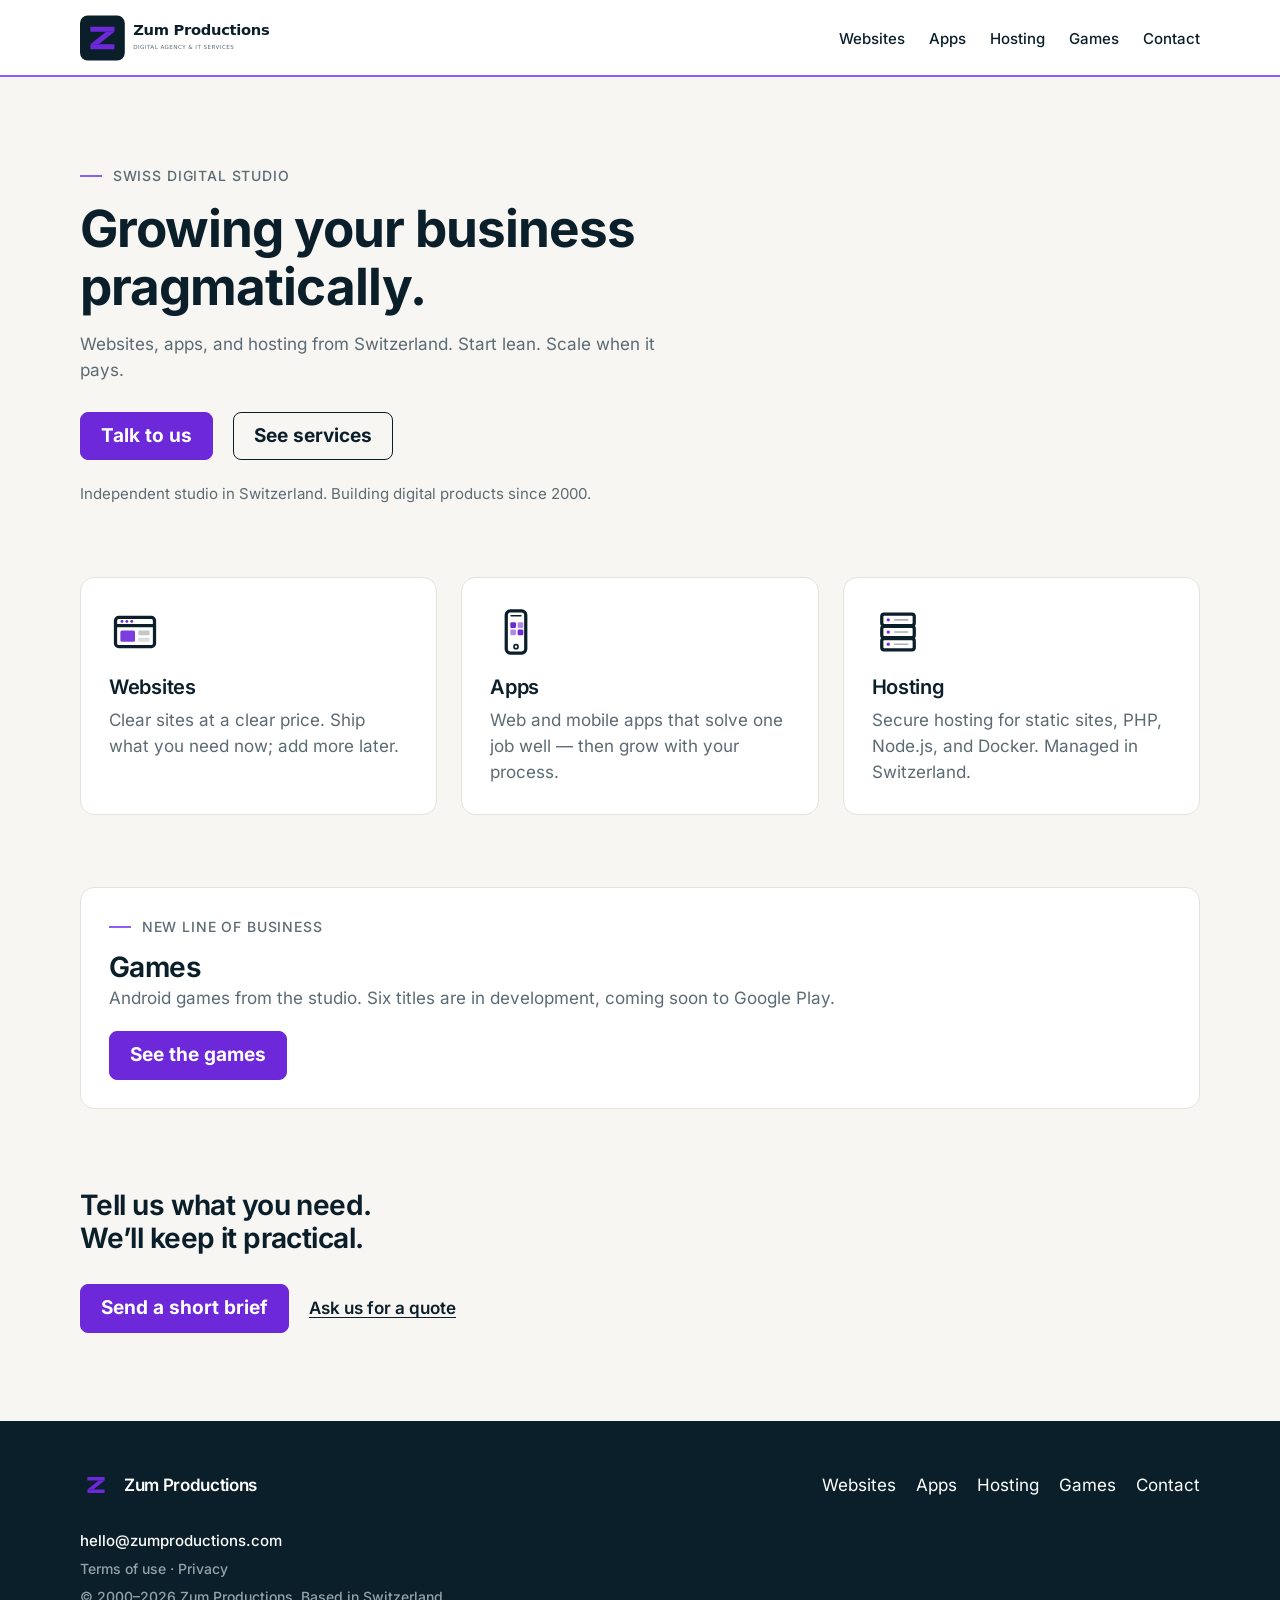
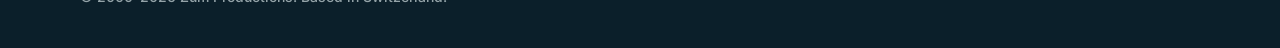
==== index.html @ 4df32ff7 "Add an unpublished Games section. Catalog, per-game pages, and the games privacy policy stay noindex" ====
<!DOCTYPE html>
<html lang="en">
<head>
  <meta charset="utf-8">
  <script>document.documentElement.classList.add("js");</script>
  <meta name="viewport" content="width=device-width, initial-scale=1">
  <title>Zum Productions — Digital Agency &amp; IT Services</title>
  <meta name="description" content="Websites, apps, and hosting from Switzerland. Start lean. Scale when it pays.">
  <meta name="theme-color" content="#0B1F2A">
  <link rel="canonical" href="https://zumproductions.com/">
  <link rel="icon" href="assets/favicon.png" type="image/png">
  <link rel="apple-touch-icon" href="assets/logo-mark.png">
  <meta property="og:type" content="website">
  <meta property="og:site_name" content="Zum Productions">
  <meta property="og:title" content="Zum Productions — Digital Agency &amp; IT Services">
  <meta property="og:description" content="Websites, apps, and hosting from Switzerland. Start lean. Scale when it pays.">
  <meta property="og:url" content="https://zumproductions.com/">
  <meta property="og:image" content="https://zumproductions.com/assets/og-image.png">
  <meta property="og:image:alt" content="Zum Productions — Growing your business pragmatically.">
  <meta property="og:image:width" content="1200">
  <meta property="og:image:height" content="630">
  <meta name="twitter:card" content="summary_large_image">
  <meta name="twitter:title" content="Zum Productions — Digital Agency &amp; IT Services">
  <meta name="twitter:description" content="Websites, apps, and hosting from Switzerland. Start lean. Scale when it pays.">
  <meta name="twitter:image" content="https://zumproductions.com/assets/og-image.png">
  <link rel="stylesheet" href="css/styles.css">
</head>
<body id="top">
  <a class="skip" href="#main">Skip to content</a>
  <header class="site-header">
    <div class="wrap bar">
      <a class="brand" href="#top">
        <img src="assets/logo-wordmark.svg" alt="Zum Productions" width="252" height="56">
      </a>
      <button class="nav-toggle" type="button" aria-expanded="false" aria-controls="site-nav" aria-label="Open menu">
        <svg class="nav-icon" viewBox="0 0 24 24" width="22" height="22" aria-hidden="true" focusable="false">
          <path class="nav-icon-open" d="M4 7h16M4 12h16M4 17h16" fill="none" stroke="currentColor" stroke-width="2" stroke-linecap="round"/>
          <path class="nav-icon-close" d="M6 6l12 12M18 6L6 18" fill="none" stroke="currentColor" stroke-width="2" stroke-linecap="round"/>
        </svg>
      </button>
      <nav class="site-nav" id="site-nav" aria-label="Primary">
        <ul>
          <li><a href="#websites">Websites</a></li>
          <li><a href="#apps">Apps</a></li>
          <li><a href="#hosting">Hosting</a></li>
          <li><a href="games/">Games</a></li>
          <li><a href="#contact">Contact</a></li>
        </ul>
      </nav>
    </div>
  </header>

  <main id="main">
    <section class="hero" aria-labelledby="hero-title">
      <div class="wrap">
        <p class="eyebrow"><span class="eyebrow-mark" aria-hidden="true"></span> Swiss digital studio</p>
        <h1 id="hero-title">Growing your business pragmatically.</h1>
        <p class="lede">Websites, apps, and hosting from Switzerland. Start lean. Scale when it pays.</p>
        <div class="actions">
          <a class="btn btn-primary" href="#contact">Talk to us</a>
          <a class="btn btn-ghost" href="#services">See services</a>
        </div>
        <p class="trust">Independent studio in Switzerland. Building digital products since 2000.</p>
      </div>
    </section>

    <section class="services" id="services" aria-labelledby="services-title">
      <div class="wrap">
        <h2 id="services-title" class="visually-hidden">Services</h2>
        <div class="cards">
          <article class="card" id="websites">
            <img src="assets/icon-websites.svg" alt="" width="52" height="52">
            <h3>Websites</h3>
            <p>Clear sites at a clear price. Ship what you need now; add more later.</p>
          </article>
          <article class="card" id="apps">
            <img src="assets/icon-apps.svg" alt="" width="52" height="52">
            <h3>Apps</h3>
            <p>Web and mobile apps that solve one job well — then grow with your process.</p>
          </article>
          <article class="card" id="hosting">
            <img src="assets/icon-hosting.svg" alt="" width="52" height="52">
            <h3>Hosting</h3>
            <p>Secure hosting for static sites, PHP, Node.js, and Docker. Managed in Switzerland.</p>
          </article>
        </div>
      </div>
    </section>

    <section class="games-band" id="games" aria-labelledby="games-teaser-title">
      <div class="wrap">
        <article class="card games-teaser">
          <p class="eyebrow"><span class="eyebrow-mark" aria-hidden="true"></span> New line of business</p>
          <h2 id="games-teaser-title">Games</h2>
          <p>Android games from the studio. Six titles are in development, coming soon to Google Play.</p>
          <div class="actions">
            <a class="btn btn-primary" href="games/">See the games</a>
          </div>
        </article>
      </div>
    </section>

    <section class="contact" id="contact" aria-labelledby="contact-title">
      <div class="wrap">
        <h2 id="contact-title">Tell us what you need. We’ll keep it practical.</h2>
        <div class="actions">
          <a class="btn btn-primary" href="mailto:hello@zumproductions.com">Send a short brief</a>
          <a class="link" href="mailto:hello@zumproductions.com?subject=Quote%20request">Ask us for a quote</a>
        </div>
      </div>
    </section>
  </main>

  <footer class="site-footer">
    <div class="wrap">
      <div class="footer-top">
        <a class="footer-brand" href="#top">
          <img src="assets/logo-mark.svg" alt="" width="32" height="32">
          <span>Zum Productions</span>
        </a>
        <nav class="footer-nav" aria-label="Footer">
          <ul>
            <li><a href="#websites">Websites</a></li>
            <li><a href="#apps">Apps</a></li>
            <li><a href="#hosting">Hosting</a></li>
            <li><a href="games/">Games</a></li>
            <li><a href="#contact">Contact</a></li>
          </ul>
        </nav>
      </div>
      <p class="footer-mail"><a href="mailto:hello@zumproductions.com">hello@zumproductions.com</a></p>
      <p class="footer-meta">
        <a href="terms.html">Terms of use</a>
        <span aria-hidden="true"> · </span>
        <a href="privacy.html">Privacy</a>
      </p>
      <p class="footer-meta">© 2000–2026 Zum Productions. Based in Switzerland.</p>
    </div>
  </footer>
  <script src="js/nav.js"></script>
</body>
</html>
---- css/styles.css ----
@font-face {
  font-family: Inter;
  font-style: normal;
  font-weight: 100 900;
  font-display: swap;
  src: url("../assets/fonts/inter-latin.woff2") format("woff2");
  unicode-range: U+0000-00FF, U+0131, U+0152-0153, U+02BB-02BC, U+02C6, U+02DA, U+02DC, U+0304, U+0308, U+0329, U+2000-206F, U+20AC, U+2122, U+2191, U+2193, U+2212, U+2215, U+FEFF, U+FFFD;
}

:root {
  --ink: #0B1F2A;
  --purple: #6D28D9;
  --purple-hover: #5B21B6;
  --purple-soft: #8B5CF6;
  --bg: #F8F6F3;
  --surface: #FFFFFF;
  --border: #E5E2DC;
  --text: #0B1F2A;
  --text-sec: #5C6B73;
  --muted: #94A3A8;
  --white: #FFFFFF;
}

*,
*::before,
*::after {
  box-sizing: border-box;
}

html {
  scroll-behavior: smooth;
  color-scheme: light;
}

body {
  margin: 0;
  background: var(--bg);
  color: var(--text);
  font-family: Inter, system-ui, -apple-system, "Segoe UI", Roboto, sans-serif;
  font-size: 1.0625rem;
  font-weight: 400;
  line-height: 1.55;
}

img {
  max-width: 100%;
  height: auto;
}

h1,
h2,
h3,
p {
  margin: 0;
}

h1,
h2,
h3 {
  color: var(--ink);
  letter-spacing: -0.02em;
}

h1 {
  font-size: clamp(2.25rem, 4vw, 3.25rem);
  font-weight: 700;
  line-height: 1.12;
  max-width: 12em;
}

h2 {
  font-size: 1.75rem;
  font-weight: 650;
  line-height: 1.2;
}

h3 {
  font-size: 1.25rem;
  font-weight: 600;
  letter-spacing: -0.015em;
  line-height: 1.3;
}

a {
  color: var(--ink);
}

a:hover {
  color: var(--purple);
}

:focus {
  outline: none;
}

:focus-visible {
  outline: 2px solid var(--purple);
  outline-offset: 2px;
}

::selection {
  background: var(--purple);
  color: var(--white);
}

.skip {
  position: absolute;
  left: 1rem;
  top: 0;
  transform: translateY(-120%);
  background: var(--ink);
  color: var(--white);
  padding: 0.5rem 0.75rem;
  border-radius: 8px;
  z-index: 40;
  text-decoration: none;
  font-weight: 600;
}

.skip:focus {
  transform: none;
  top: 0.75rem;
}

.wrap {
  width: min(70rem, calc(100% - 3rem));
  margin-inline: auto;
}

.visually-hidden {
  position: absolute;
  width: 1px;
  height: 1px;
  padding: 0;
  margin: -1px;
  overflow: hidden;
  clip: rect(0, 0, 0, 0);
  white-space: nowrap;
  border: 0;
}

[id] {
  scroll-margin-top: 5.5rem;
}

.site-header {
  position: sticky;
  top: 0;
  z-index: 20;
  background: var(--surface);
  border-bottom: 1px solid var(--border);
}

.site-header::after {
  content: "";
  position: absolute;
  left: 0;
  right: 0;
  bottom: -1px;
  height: 2px;
  background: var(--purple-soft);
}

.bar {
  display: flex;
  align-items: center;
  justify-content: space-between;
  gap: 1rem;
  min-height: 4.75rem;
}

.brand {
  display: flex;
  align-items: center;
  text-decoration: none;
  color: inherit;
}

.brand img {
  display: block;
  height: 56px;
  width: auto;
}

.nav-toggle {
  display: none;
  width: 2.75rem;
  height: 2.75rem;
  align-items: center;
  justify-content: center;
  padding: 0;
  border: 1px solid var(--border);
  border-radius: 8px;
  background: var(--surface);
  color: var(--ink);
  cursor: pointer;
}

.nav-icon {
  display: block;
}

.nav-icon-close {
  display: none;
}

.nav-toggle[aria-expanded="true"] .nav-icon-open {
  display: none;
}

.nav-toggle[aria-expanded="true"] .nav-icon-close {
  display: block;
}

.site-nav ul {
  display: flex;
  align-items: center;
  gap: 1.5rem;
  list-style: none;
  margin: 0;
  padding: 0;
}

.site-nav a {
  color: var(--ink);
  text-decoration: none;
  font-size: 0.9375rem;
  font-weight: 500;
}

.site-nav a:hover {
  color: var(--purple);
}

.hero {
  padding: 5.5rem 0 4.5rem;
}

.eyebrow {
  display: flex;
  align-items: center;
  gap: 0.65rem;
  margin: 0 0 0.85rem;
  color: var(--text-sec);
  font-size: 0.875rem;
  font-weight: 500;
  letter-spacing: 0.06em;
  text-transform: uppercase;
}

.eyebrow-mark {
  width: 1.4rem;
  height: 2px;
  background: var(--purple-soft);
  flex: none;
}

.lede {
  max-width: 36rem;
  margin-top: 1rem;
  color: var(--text-sec);
}

.trust {
  max-width: 36rem;
  margin: 1.35rem 0 0;
  color: var(--text-sec);
  font-size: 0.9375rem;
}

.actions {
  display: flex;
  flex-wrap: wrap;
  align-items: center;
  gap: 0.85rem 1.25rem;
  margin-top: 1.75rem;
}

.btn {
  display: inline-flex;
  align-items: center;
  justify-content: center;
  padding: 0.75rem 1.25rem;
  border-radius: 8px;
  border: 1px solid transparent;
  font-size: 1.1875rem;
  font-weight: 700;
  line-height: 1.2;
  text-decoration: none;
  cursor: pointer;
}

.btn-primary {
  background: var(--purple);
  border-color: var(--purple);
  color: var(--white);
}

.btn-primary:hover {
  background: var(--purple-hover);
  border-color: var(--purple-hover);
  color: var(--white);
}

.btn-ghost {
  background: transparent;
  border-color: var(--ink);
  color: var(--ink);
}

.btn-ghost:hover {
  border-color: var(--purple);
  color: var(--purple);
}

.link {
  font-weight: 600;
  text-underline-offset: 0.18em;
}

.services {
  padding: 0 0 4.5rem;
}

.cards {
  display: grid;
  grid-template-columns: repeat(3, 1fr);
  gap: 1.5rem;
}

.card {
  background: var(--surface);
  border: 1px solid var(--border);
  border-radius: 14px;
  padding: 1.75rem;
  transition: border-color 0.2s ease, box-shadow 0.2s ease, transform 0.2s ease;
}

.card:hover {
  border-color: color-mix(in srgb, var(--purple) 40%, transparent);
  box-shadow: 0 8px 24px rgba(11, 31, 42, 0.08);
  transform: translateY(-2px);
}

.card img {
  display: block;
  width: 52px;
  height: 52px;
}

.card h3 {
  margin: 1rem 0 0.4rem;
}

.card p {
  color: var(--text-sec);
}

.contact {
  padding: 0.5rem 0 5.5rem;
}

.contact h2 {
  max-width: 12.5em;
}

.site-footer {
  background: var(--ink);
  color: var(--white);
  padding: 3rem 0 2.5rem;
}

.footer-top {
  display: flex;
  justify-content: space-between;
  align-items: center;
  gap: 1.5rem 2rem;
  flex-wrap: wrap;
  margin-bottom: 1.75rem;
}

.footer-brand {
  display: inline-flex;
  align-items: center;
  gap: 0.75rem;
  color: var(--white);
  text-decoration: none;
  font-weight: 600;
  letter-spacing: -0.02em;
}

.footer-brand:hover {
  color: var(--white);
  text-decoration: underline;
  text-decoration-color: var(--purple-soft);
  text-underline-offset: 0.2em;
}

.footer-brand img {
  width: 32px;
  height: 32px;
}

.footer-nav ul {
  display: flex;
  flex-wrap: wrap;
  gap: 0.75rem 1.25rem;
  list-style: none;
  margin: 0;
  padding: 0;
}

.site-footer a {
  color: var(--white);
  text-decoration: none;
}

.site-footer a:hover {
  color: var(--white);
  text-decoration: underline;
  text-decoration-color: var(--purple-soft);
  text-underline-offset: 0.2em;
}

.footer-meta {
  margin: 0.4rem 0 0;
  color: var(--muted);
  font-size: 0.875rem;
  font-weight: 500;
}

.footer-mail {
  margin: 0.85rem 0 0;
  font-size: 0.9375rem;
  font-weight: 500;
}

.footer-meta a {
  color: var(--muted);
}

.footer-meta a:hover {
  color: var(--white);
  text-decoration-color: var(--purple-soft);
}

.subpage {
  padding: 4.5rem 0 5.5rem;
}

.prose {
  max-width: 40rem;
}

.prose h1 {
  margin-bottom: 1rem;
}

.prose p {
  margin-top: 0.85rem;
  color: var(--text-sec);
}

.prose a {
  font-weight: 600;
  text-underline-offset: 0.18em;
}

@media (max-width: 768px) {
  .wrap {
    width: min(70rem, calc(100% - 2.5rem));
  }

  .bar {
    flex-wrap: wrap;
  }

  .hero {
    padding: 3.25rem 0 3rem;
  }

  .brand img {
    height: 46px;
  }

  .cards {
    grid-template-columns: 1fr;
  }

  .site-nav {
    width: 100%;
  }

  .site-nav ul {
    flex-wrap: wrap;
    gap: 0.65rem 1.1rem;
    padding-bottom: 0.85rem;
  }

  .js .nav-toggle {
    display: inline-flex;
  }

  .js .site-nav {
    display: none;
    position: absolute;
    top: 100%;
    left: 0;
    right: 0;
    width: auto;
    background: var(--surface);
    border-bottom: 1px solid var(--border);
    padding: 0.25rem 1.25rem 0.75rem;
    box-shadow: 0 8px 24px rgba(11, 31, 42, 0.08);
  }

  .js .site-nav.is-open {
    display: block;
  }

  .js .site-nav ul {
    flex-direction: column;
    align-items: stretch;
    gap: 0;
    padding-bottom: 0;
  }

  .js .site-nav a {
    display: block;
    padding: 0.9rem 0;
    border-top: 1px solid var(--border);
  }

  .footer-top {
    align-items: flex-start;
  }
}

@media (prefers-reduced-motion: reduce) {
  html {
    scroll-behavior: auto;
  }

  .card,
  .btn,
  .game-card {
    transition: none;
  }

  .card:hover,
  .game-card:hover {
    transform: none;
  }
}

.site-nav a[aria-current="page"] {
  color: var(--purple);
}

.games-band {
  padding: 0 0 4.5rem;
}

.games-teaser h2 {
  margin-top: 0.35rem;
}

.games-teaser .actions {
  margin-top: 1.25rem;
}

.games-hero-frame {
  position: relative;
  background: var(--ink);
  overflow: hidden;
}

.games-hero-frame picture {
  display: block;
}

.games-hero-frame img {
  display: block;
  width: 100%;
  height: auto;
  object-fit: cover;
  object-position: center;
}

.games-hero-copy {
  position: absolute;
  /* Headline sits in the calm sky: x 230–760, y 70–300 on the 1600×600 art. */
  left: calc(230 / 1600 * 100%);
  top: calc(70 / 600 * 100%);
  width: calc(530 / 1600 * 100%);
  z-index: 1;
  padding: 0.7rem 1rem 0.85rem;
  border-radius: 12px;
  background: rgba(11, 31, 42, 0.55);
  color: #F8F6F3;
}

.games-hero-copy h1,
.games-hero-copy .lede,
.games-hero-copy .eyebrow {
  color: #F8F6F3;
}

.games-hero-copy h1 {
  max-width: none;
  font-size: clamp(1.85rem, 3.4vw, 3rem);
}

.games-hero-copy .lede {
  max-width: none;
  margin-top: 0.55rem;
}

.game-index {
  padding: 0 0 5rem;
}

.game-grid {
  display: grid;
  grid-template-columns: repeat(3, 1fr);
  gap: 1.5rem;
  list-style: none;
  margin: 0;
  padding: 0;
}

.game-grid > li {
  display: flex;
  min-width: 0;
}

.game-card {
  display: flex;
  flex: 1;
  flex-direction: column;
  align-items: flex-start;
  gap: 0.45rem;
  background: var(--surface);
  border: 1px solid var(--border);
  border-radius: 14px;
  padding: 1.5rem;
  color: inherit;
  text-decoration: none;
  transition: border-color 0.2s ease, box-shadow 0.2s ease, transform 0.2s ease;
}

.game-card:hover {
  color: inherit;
  border-color: color-mix(in srgb, var(--purple) 40%, transparent);
  box-shadow: 0 8px 24px rgba(11, 31, 42, 0.08);
  transform: translateY(-2px);
}

.game-card:hover h2 {
  color: var(--purple);
}

.game-card:focus-visible {
  outline: 2px solid var(--purple);
  outline-offset: 3px;
}

.game-icon img,
.game-heading img {
  display: block;
  width: 72px;
  height: 72px;
  border-radius: 16px;
  background: var(--ink);
}

.game-card h2 {
  margin-top: 0.35rem;
  font-size: 1.25rem;
}

.tagline,
.game-card .meta,
.shots-note,
.game-desc {
  color: var(--text-sec);
}

.game-card .meta,
.wip {
  margin: 0;
  font-size: 0.8125rem;
}

.wip {
  color: var(--text-sec);
  font-size: 0.75rem;
  font-weight: 650;
  letter-spacing: 0.06em;
  text-transform: uppercase;
}

.status-row {
  margin-top: auto;
  padding-top: 0.85rem;
}

.status-pill,
a.game-card:hover .status-pill {
  display: inline-block;
  padding: 0.2rem 0.6rem;
  border-radius: 999px;
  background: var(--purple);
  color: var(--white);
  font-size: 0.8125rem;
  font-weight: 650;
  line-height: 1.35;
}

.crumb {
  margin: 0 0 1.25rem;
  font-weight: 600;
}

.crumb a,
.backlinks a,
.game-support a,
.game-privacy a {
  font-weight: 600;
  text-underline-offset: 0.18em;
}

.feature {
  margin: 0 0 1.75rem;
}

.feature img {
  display: block;
  width: 100%;
  height: auto;
  border-radius: 14px;
  background: var(--surface);
}

.game-heading {
  display: flex;
  align-items: center;
  gap: 1rem;
}

.game-heading h1 {
  max-width: none;
  font-size: clamp(2rem, 4vw, 2.75rem);
}

.game-desc {
  max-width: 40rem;
  margin-top: 1rem;
}

.game-facts {
  display: grid;
  grid-template-columns: repeat(auto-fit, minmax(9rem, 1fr));
  gap: 0.85rem 1.25rem;
  margin: 1.5rem 0 0;
}

.game-facts div {
  margin: 0;
}

.game-facts dt {
  color: var(--text-sec);
  font-size: 0.75rem;
  font-weight: 650;
  letter-spacing: 0.06em;
  text-transform: uppercase;
}

.game-facts dd {
  margin: 0.2rem 0 0;
  color: var(--ink);
  font-weight: 650;
}

.store-soon {
  display: inline-block;
  margin: 1.25rem 0 0;
  padding: 0.7rem 1rem;
  border: 1px solid var(--border);
  border-radius: 8px;
  background: var(--surface);
  color: var(--ink);
  font-weight: 650;
}

.screenshots,
.game-support {
  margin-top: 2.75rem;
}

.section-kicker {
  display: flex;
  flex-wrap: wrap;
  align-items: baseline;
  gap: 0.35rem 0.85rem;
}

.shots {
  display: grid;
  gap: 1rem;
  margin: 1rem 0 0;
  padding: 0;
  list-style: none;
}

.shots.is-portrait {
  grid-template-columns: repeat(auto-fill, minmax(11.5rem, 1fr));
}

.shot {
  display: block;
  border: 1px solid var(--border);
  border-radius: 12px;
  overflow: hidden;
  background: var(--surface);
}

.shot img {
  display: block;
  width: 100%;
  height: auto;
}

.shot:focus-visible {
  outline: 2px solid var(--purple);
  outline-offset: 3px;
}

.shots-note {
  margin-top: 0.75rem;
}

.policy h1 {
  max-width: none;
}

.policy h2 {
  margin-top: 2rem;
  font-size: 1.35rem;
}

.policy p,
.policy li {
  color: var(--text-sec);
}

.policy strong {
  color: var(--ink);
  font-weight: 650;
}

.policy ul {
  margin: 0.75rem 0 0;
  padding-left: 1.25rem;
}

.policy li {
  margin-top: 0.35rem;
}

.policy a {
  font-weight: 600;
  overflow-wrap: anywhere;
  text-underline-offset: 0.18em;
}

.policy hr {
  margin: 2rem 0 1rem;
  border: 0;
  border-top: 1px solid var(--border);
}

.policy-date {
  display: inline-block;
  padding: 0.02em 0.4em;
  border: 1px dashed var(--purple);
  border-radius: 6px;
  background: var(--surface);
  color: var(--ink);
  font-weight: 700;
}

.backlinks {
  margin-top: 2rem;
}

@media (max-width: 900px) {
  .game-grid {
    grid-template-columns: 1fr 1fr;
  }
}

@media (min-width: 800px) {
  .shots.is-landscape {
    grid-template-columns: 1fr 1fr;
  }
}

@media (max-width: 640px) {
  .game-grid {
    grid-template-columns: 1fr;
  }

  .game-heading {
    align-items: flex-start;
  }

  .games-hero-frame {
    min-height: 22rem;
  }

  .games-hero-frame img {
    position: absolute;
    inset: 0;
    width: 100%;
    height: 100%;
  }

  .games-hero-copy {
    left: 1rem;
    right: 1rem;
    top: 1rem;
    width: auto;
    max-width: 22rem;
    background: rgba(11, 31, 42, 0.62);
  }
}
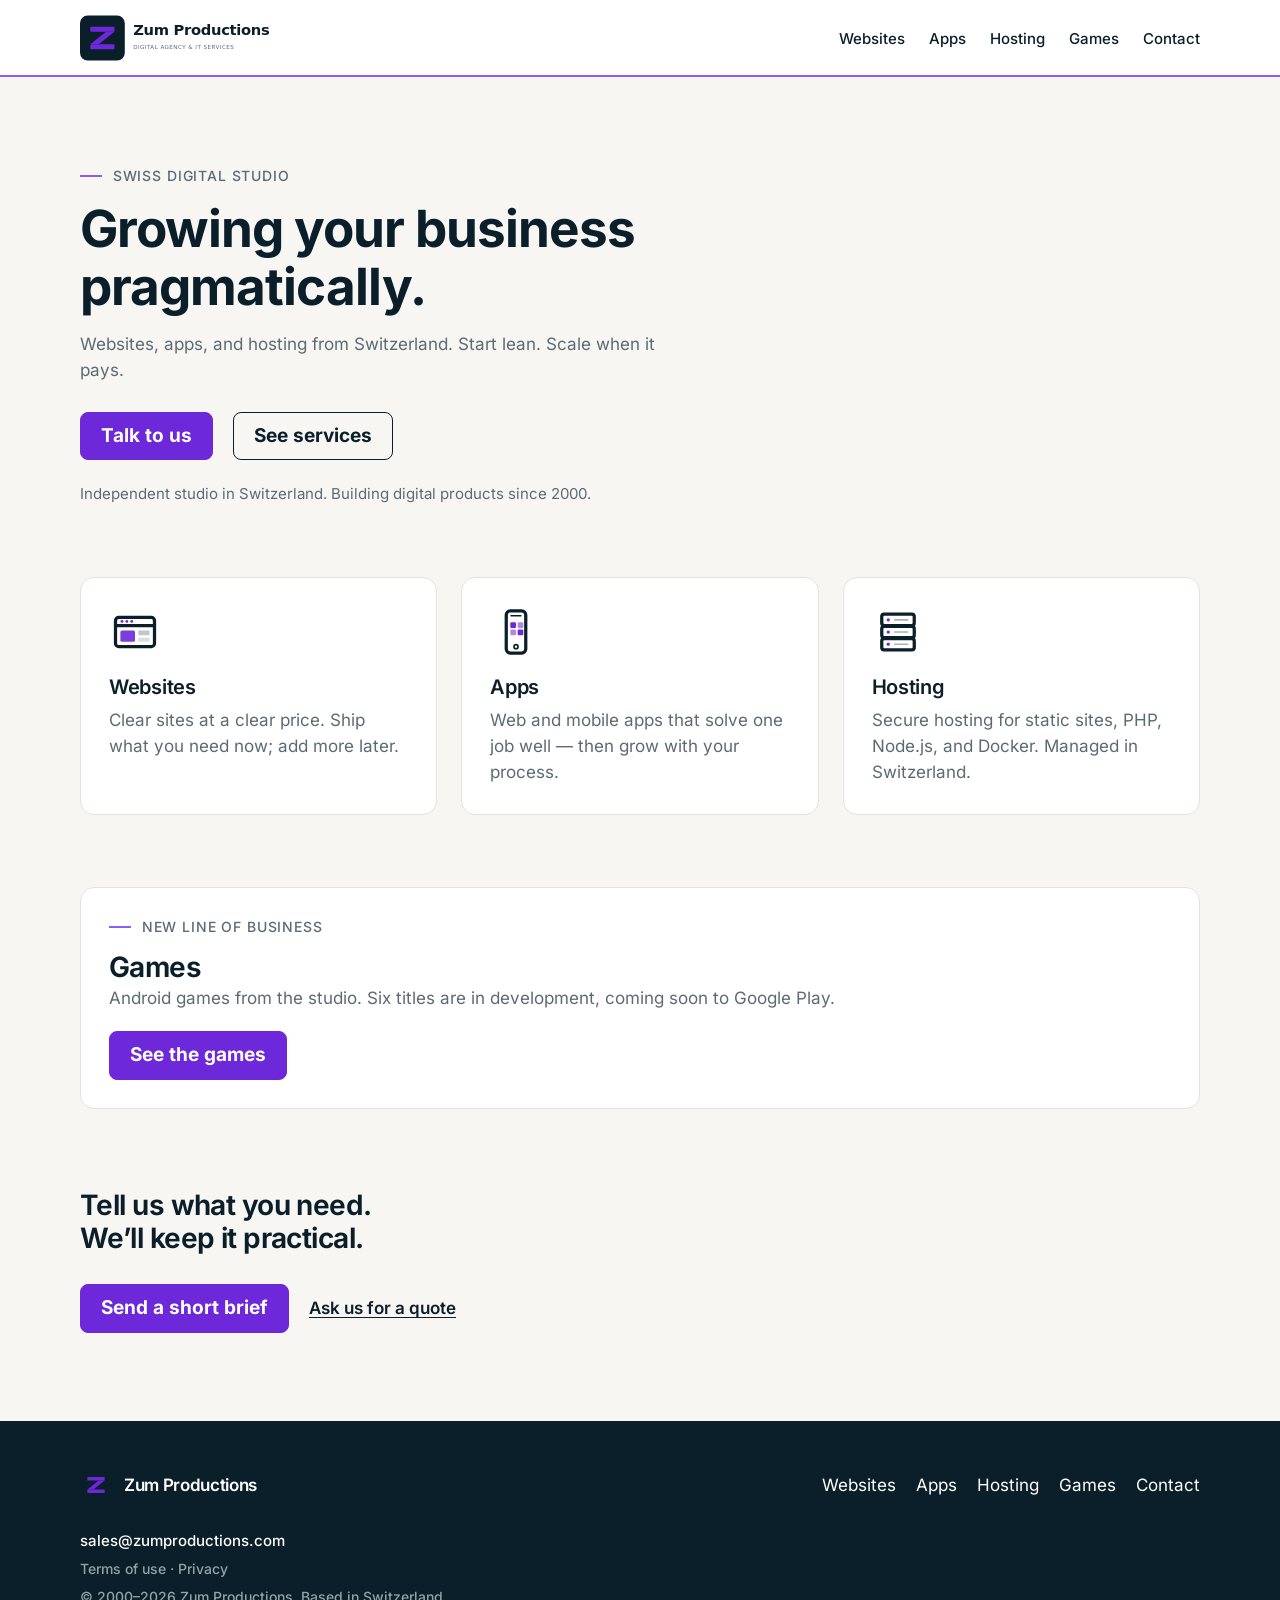
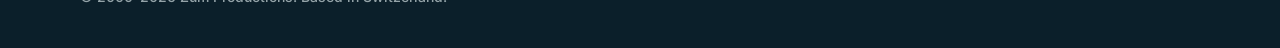
==== commit c7ae400f: "Use sales@ for the studio and games@ on the games pages. The hello@ mailbox does not exist. Studio c" ====
--- a/index.html
+++ b/index.html
@@ -8,6 +8,7 @@
   <meta name="description" content="Websites, apps, and hosting from Switzerland. Start lean. Scale when it pays.">
   <meta name="theme-color" content="#0B1F2A">
   <link rel="canonical" href="https://zumproductions.com/">
+  <link rel="icon" href="/favicon.ico" sizes="any">
   <link rel="icon" href="assets/favicon.png" type="image/png">
   <link rel="apple-touch-icon" href="assets/logo-mark.png">
   <meta property="og:type" content="website">
@@ -104,8 +105,8 @@
       <div class="wrap">
         <h2 id="contact-title">Tell us what you need. We’ll keep it practical.</h2>
         <div class="actions">
-          <a class="btn btn-primary" href="mailto:hello@zumproductions.com">Send a short brief</a>
-          <a class="link" href="mailto:hello@zumproductions.com?subject=Quote%20request">Ask us for a quote</a>
+          <a class="btn btn-primary" href="mailto:sales@zumproductions.com">Send a short brief</a>
+          <a class="link" href="mailto:sales@zumproductions.com?subject=Quote%20request">Ask us for a quote</a>
         </div>
       </div>
     </section>
@@ -128,7 +129,7 @@
           </ul>
         </nav>
       </div>
-      <p class="footer-mail"><a href="mailto:hello@zumproductions.com">hello@zumproductions.com</a></p>
+      <p class="footer-mail"><a href="mailto:sales@zumproductions.com">sales@zumproductions.com</a></p>
       <p class="footer-meta">
         <a href="terms.html">Terms of use</a>
         <span aria-hidden="true"> · </span>
--- a/css/styles.css
+++ b/css/styles.css
@@ -42,6 +42,16 @@
   line-height: 1.55;
 }
 
+body.page-404 {
+  min-height: 100vh;
+  display: flex;
+  flex-direction: column;
+}
+
+body.page-404 > main {
+  flex: 1 0 auto;
+}
+
 img {
   max-width: 100%;
   height: auto;
@@ -422,6 +432,10 @@
   text-underline-offset: 0.2em;
 }
 
+.site-footer a:focus-visible {
+  outline-color: #C4B5FD;
+}
+
 .footer-meta {
   margin: 0.4rem 0 0;
   color: var(--muted);
@@ -596,7 +610,7 @@
   z-index: 1;
   padding: 0.7rem 1rem 0.85rem;
   border-radius: 12px;
-  background: rgba(11, 31, 42, 0.55);
+  background: rgba(11, 31, 42, 0.72);
   color: #F8F6F3;
 }
 
@@ -665,11 +679,20 @@
   outline-offset: 3px;
 }
 
+.game-icon {
+  flex: none;
+  flex-shrink: 0;
+  width: 72px;
+  height: 72px;
+}
+
 .game-icon img,
 .game-heading img {
   display: block;
   width: 72px;
   height: 72px;
+  max-width: none;
+  flex-shrink: 0;
   border-radius: 16px;
   background: var(--ink);
 }
@@ -732,11 +755,13 @@
 
 .feature {
   margin: 0 0 1.75rem;
+  max-width: 1024px;
 }
 
 .feature img {
   display: block;
   width: 100%;
+  max-width: 1024px;
   height: auto;
   border-radius: 14px;
   background: var(--surface);
@@ -881,6 +906,15 @@
   border-top: 1px solid var(--border);
 }
 
+.todo {
+  padding: 0.02em 0.35em;
+  border: 1px dashed var(--purple);
+  border-radius: 6px;
+  background: var(--surface);
+  color: var(--ink);
+  font-weight: 700;
+}
+
 .policy-date {
   display: inline-block;
   padding: 0.02em 0.4em;
@@ -933,6 +967,6 @@
     top: 1rem;
     width: auto;
     max-width: 22rem;
-    background: rgba(11, 31, 42, 0.62);
-  }
-}
+    background: rgba(11, 31, 42, 0.78);
+  }
+}
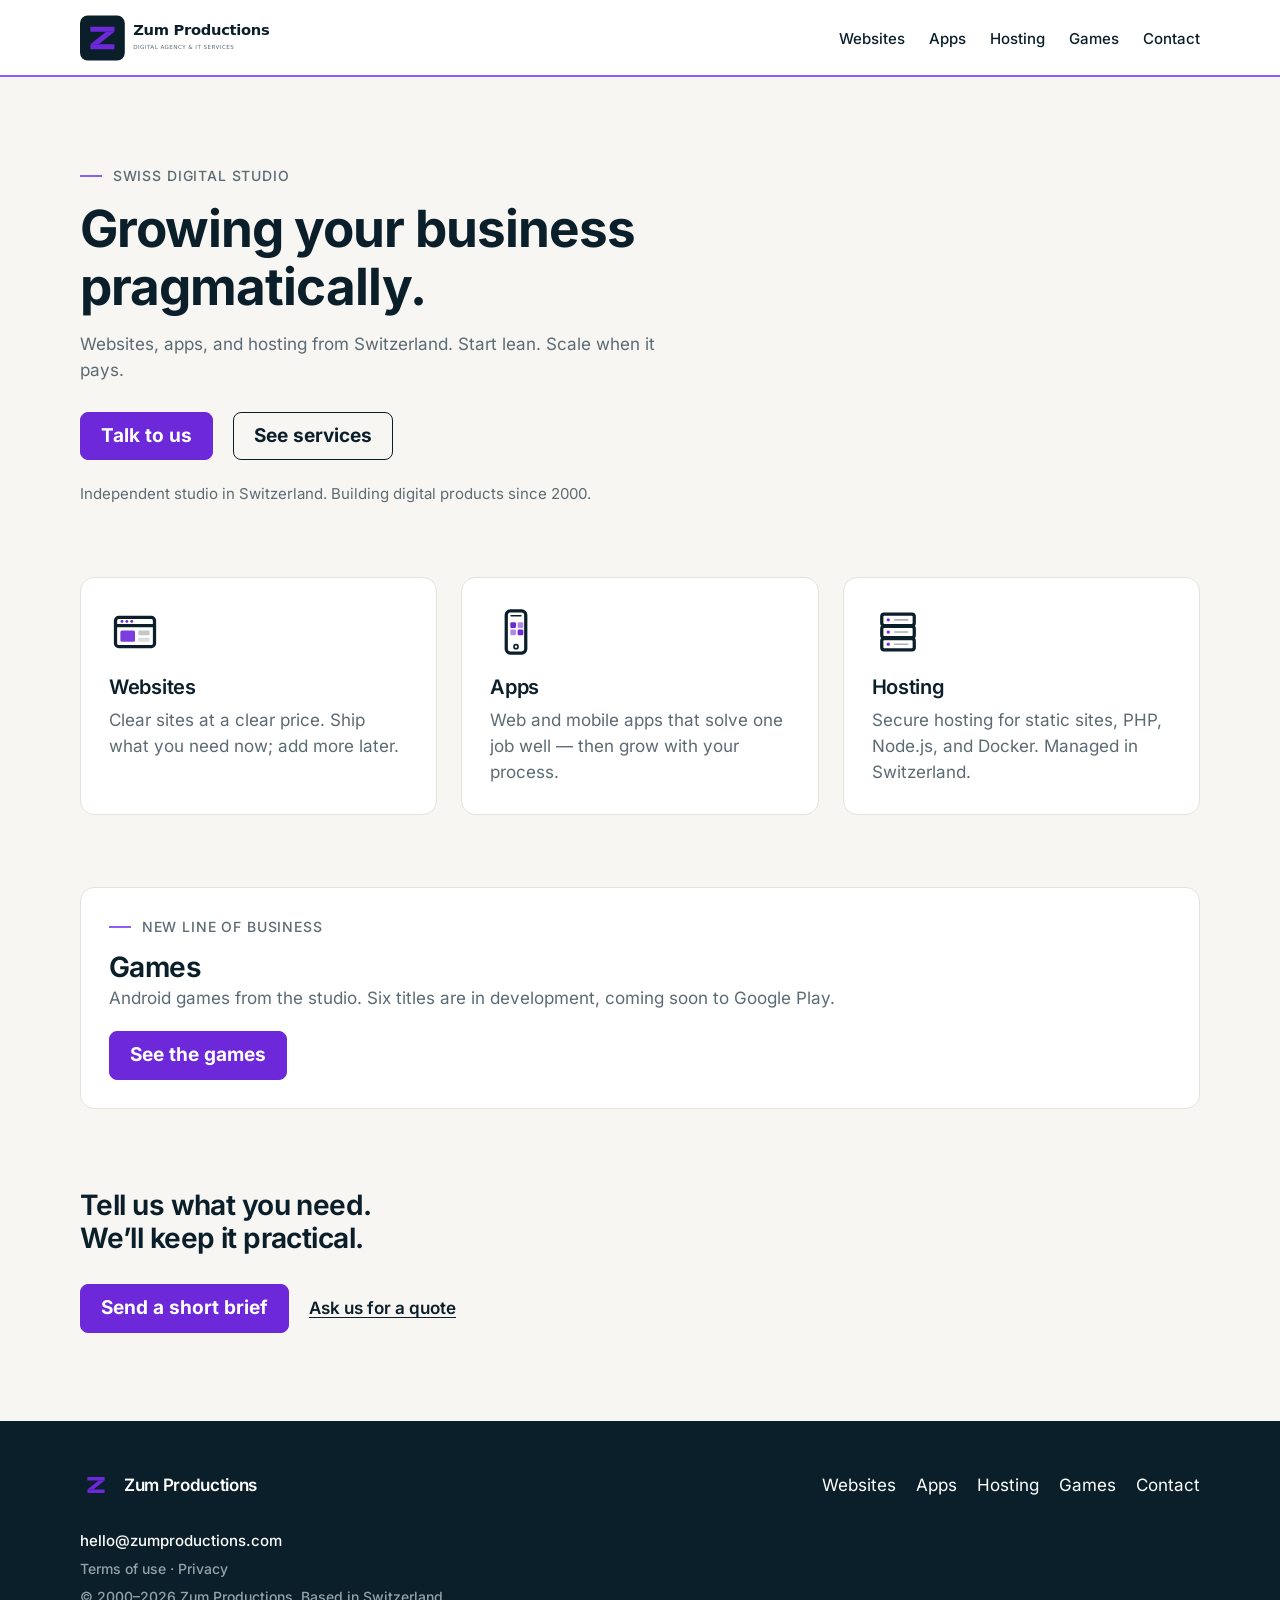
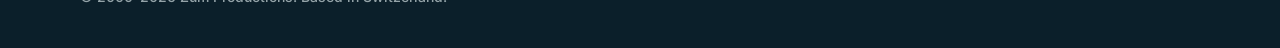
==== commit 5bbde23c: "Restore hello@ as the studio contact. The mailbox exists, so the studio pages use it again. bonjour@" ====
--- a/index.html
+++ b/index.html
@@ -105,8 +105,8 @@
       <div class="wrap">
         <h2 id="contact-title">Tell us what you need. We’ll keep it practical.</h2>
         <div class="actions">
-          <a class="btn btn-primary" href="mailto:sales@zumproductions.com">Send a short brief</a>
-          <a class="link" href="mailto:sales@zumproductions.com?subject=Quote%20request">Ask us for a quote</a>
+          <a class="btn btn-primary" href="mailto:hello@zumproductions.com">Send a short brief</a>
+          <a class="link" href="mailto:hello@zumproductions.com?subject=Quote%20request">Ask us for a quote</a>
         </div>
       </div>
     </section>
@@ -129,7 +129,7 @@
           </ul>
         </nav>
       </div>
-      <p class="footer-mail"><a href="mailto:sales@zumproductions.com">sales@zumproductions.com</a></p>
+      <p class="footer-mail"><a href="mailto:hello@zumproductions.com">hello@zumproductions.com</a></p>
       <p class="footer-meta">
         <a href="terms.html">Terms of use</a>
         <span aria-hidden="true"> · </span>
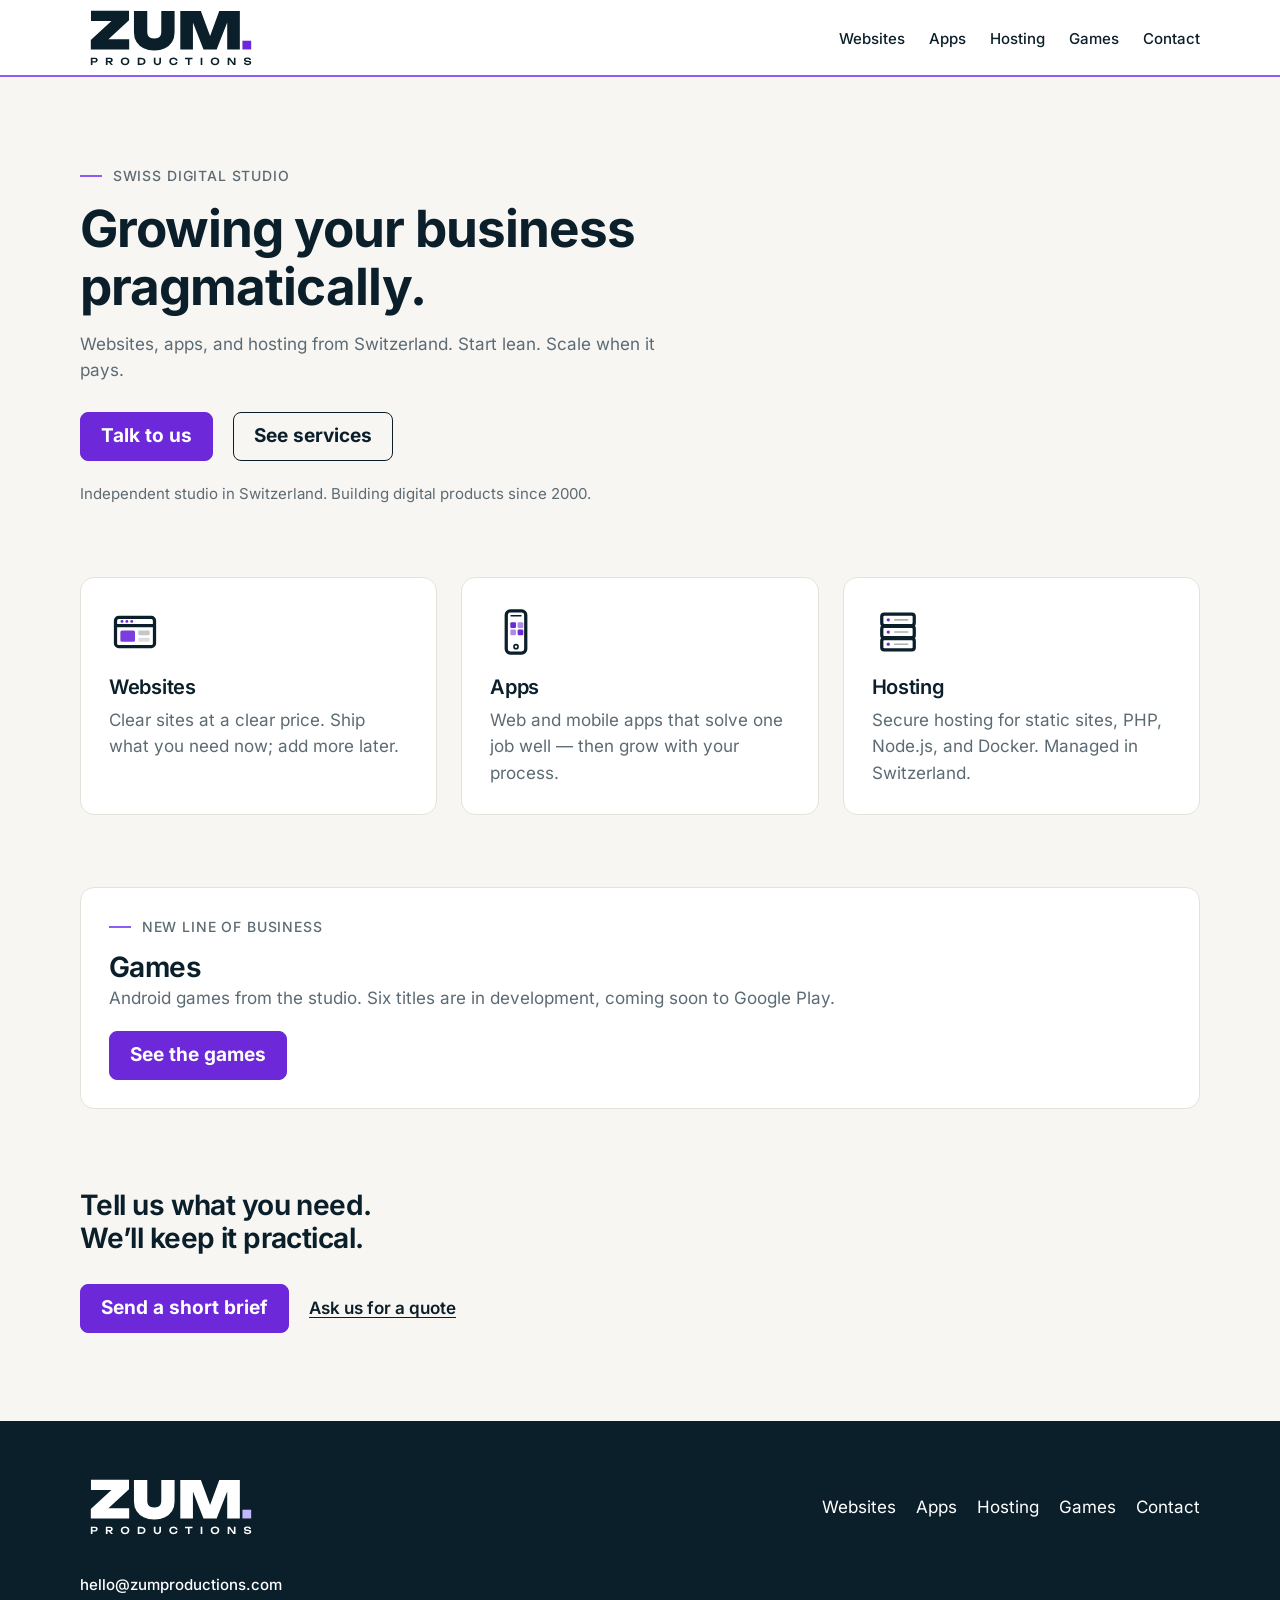
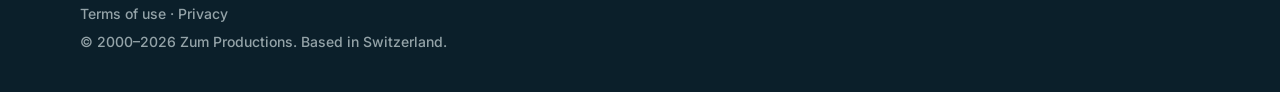
==== commit b90ed8d7: "Apply the approved Zum Productions and Zum Games logos. Studio pages use the main lockup and the roo" ====
--- a/index.html
+++ b/index.html
@@ -9,15 +9,17 @@
   <meta name="theme-color" content="#0B1F2A">
   <link rel="canonical" href="https://zumproductions.com/">
   <link rel="icon" href="/favicon.ico" sizes="any">
-  <link rel="icon" href="assets/favicon.png" type="image/png">
-  <link rel="apple-touch-icon" href="assets/logo-mark.png">
+  <link rel="icon" href="/favicon.svg" type="image/svg+xml">
+  <link rel="icon" href="/favicon-32.png" type="image/png" sizes="32x32">
+  <link rel="icon" href="/favicon-16.png" type="image/png" sizes="16x16">
+  <link rel="apple-touch-icon" href="/apple-touch-icon-180.png">
   <meta property="og:type" content="website">
   <meta property="og:site_name" content="Zum Productions">
   <meta property="og:title" content="Zum Productions — Digital Agency &amp; IT Services">
   <meta property="og:description" content="Websites, apps, and hosting from Switzerland. Start lean. Scale when it pays.">
   <meta property="og:url" content="https://zumproductions.com/">
   <meta property="og:image" content="https://zumproductions.com/assets/og-image.png">
-  <meta property="og:image:alt" content="Zum Productions — Growing your business pragmatically.">
+  <meta property="og:image:alt" content="Zum Productions">
   <meta property="og:image:width" content="1200">
   <meta property="og:image:height" content="630">
   <meta name="twitter:card" content="summary_large_image">
@@ -31,7 +33,7 @@
   <header class="site-header">
     <div class="wrap bar">
       <a class="brand" href="#top">
-        <img src="assets/logo-wordmark.svg" alt="Zum Productions" width="252" height="56">
+        <img class="logo-main" src="assets/brand/zum-productions_light.svg" alt="Zum Productions" width="162" height="56">
       </a>
       <button class="nav-toggle" type="button" aria-expanded="false" aria-controls="site-nav" aria-label="Open menu">
         <svg class="nav-icon" viewBox="0 0 24 24" width="22" height="22" aria-hidden="true" focusable="false">
@@ -116,8 +118,7 @@
     <div class="wrap">
       <div class="footer-top">
         <a class="footer-brand" href="#top">
-          <img src="assets/logo-mark.svg" alt="" width="32" height="32">
-          <span>Zum Productions</span>
+          <img class="logo-main" src="assets/brand/zum-productions_dark.svg" alt="Zum Productions" width="162" height="56">
         </a>
         <nav class="footer-nav" aria-label="Footer">
           <ul>
--- a/css/styles.css
+++ b/css/styles.css
@@ -182,14 +182,32 @@
 .brand {
   display: flex;
   align-items: center;
+  flex-shrink: 0;
   text-decoration: none;
   color: inherit;
-}
-
-.brand img {
+  /* Clear space is about 16% of the main logo height and 17% of the games logo height. */
+  padding: 0.625rem;
+}
+
+.brand img,
+.footer-brand img {
   display: block;
-  height: 56px;
-  width: auto;
+  height: auto;
+  max-width: none;
+  object-fit: contain;
+}
+
+/* 162×56 stays above the 120px minimum. 208×56 stays above the 100px games minimum. */
+.brand img.logo-main,
+.footer-brand img.logo-main {
+  width: 162px;
+  min-width: 120px;
+}
+
+.brand img.logo-games,
+.footer-brand img.logo-games {
+  width: 208px;
+  min-width: 100px;
 }
 
 .nav-toggle {
@@ -392,23 +410,14 @@
 .footer-brand {
   display: inline-flex;
   align-items: center;
-  gap: 0.75rem;
   color: var(--white);
   text-decoration: none;
-  font-weight: 600;
-  letter-spacing: -0.02em;
-}
-
-.footer-brand:hover {
-  color: var(--white);
-  text-decoration: underline;
-  text-decoration-color: var(--purple-soft);
-  text-underline-offset: 0.2em;
-}
-
-.footer-brand img {
-  width: 32px;
-  height: 32px;
+  padding: 0.625rem;
+}
+
+.site-footer .footer-brand:hover {
+  color: var(--white);
+  text-decoration: none;
 }
 
 .footer-nav ul {
@@ -493,8 +502,14 @@
     padding: 3.25rem 0 3rem;
   }
 
-  .brand img {
-    height: 46px;
+  .brand img.logo-main,
+  .footer-brand img.logo-main {
+    width: 133px;
+  }
+
+  .brand img.logo-games,
+  .footer-brand img.logo-games {
+    width: 160px;
   }
 
   .cards {
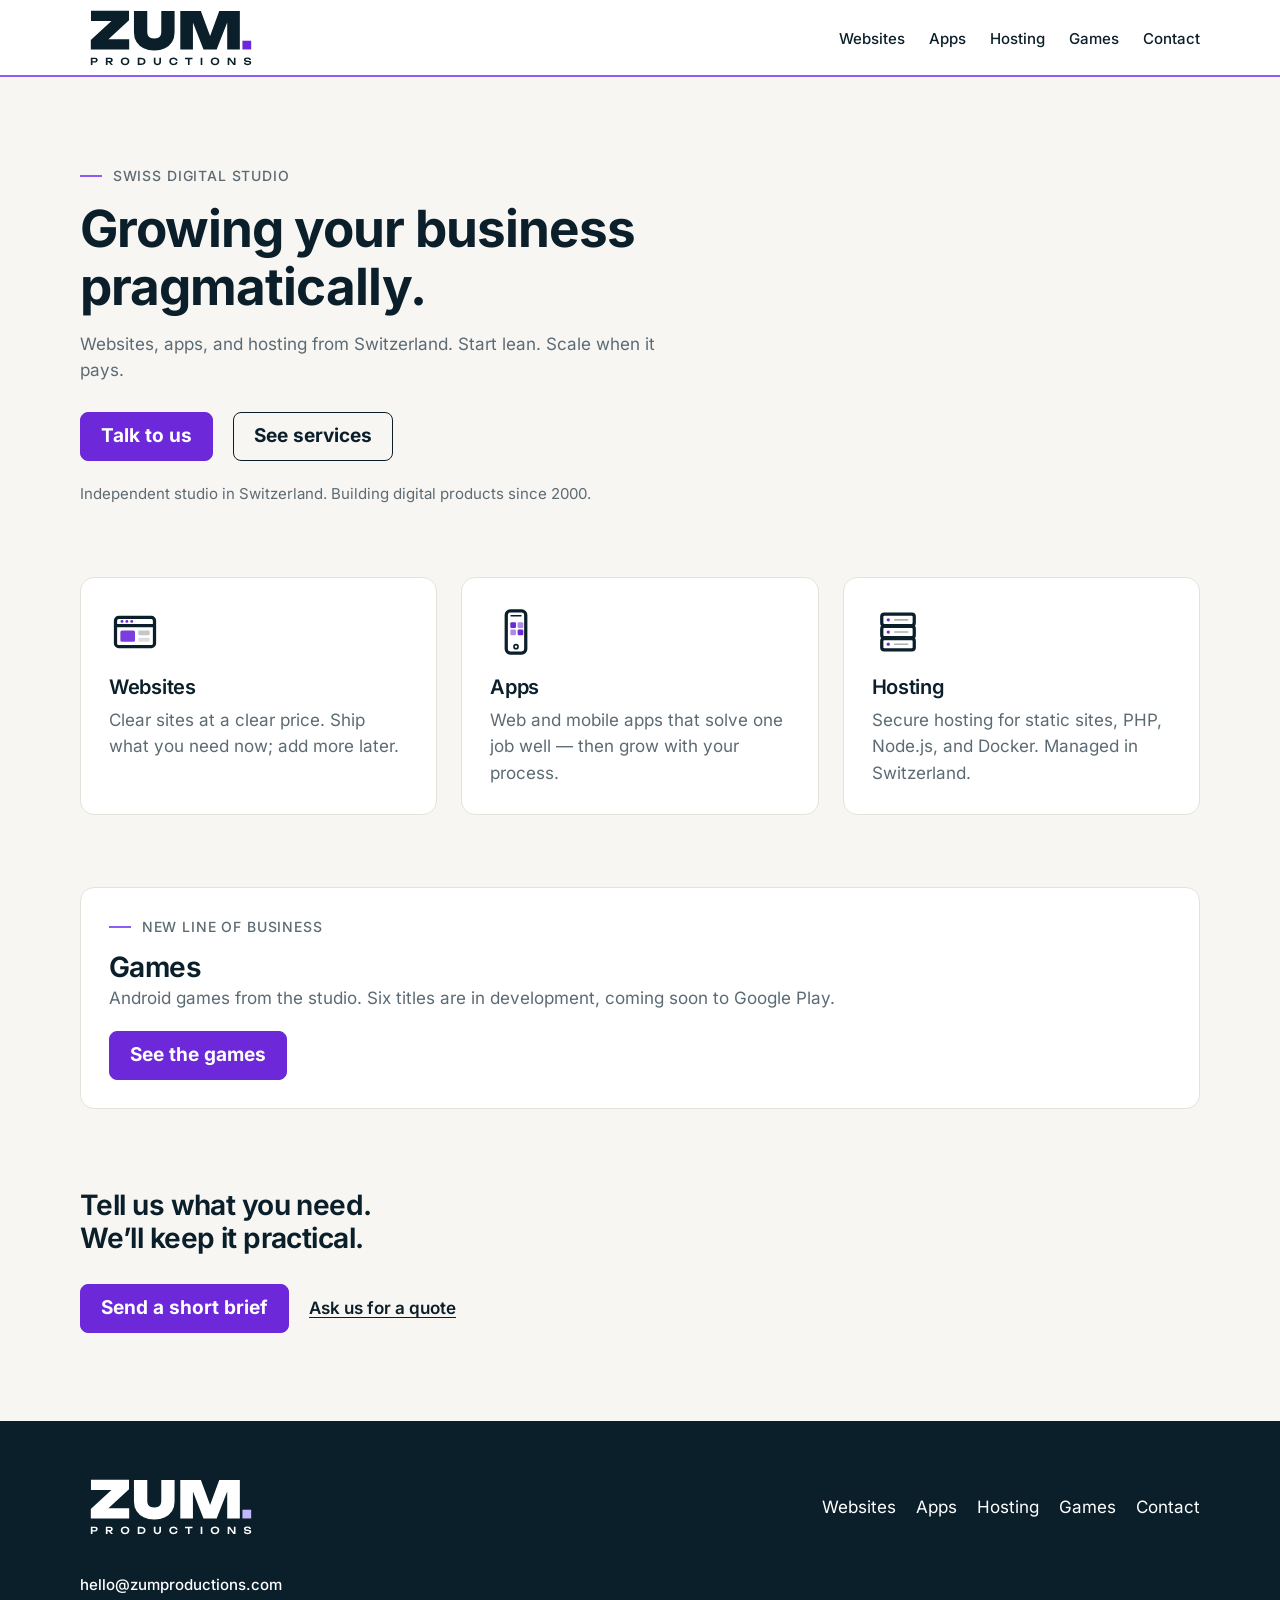
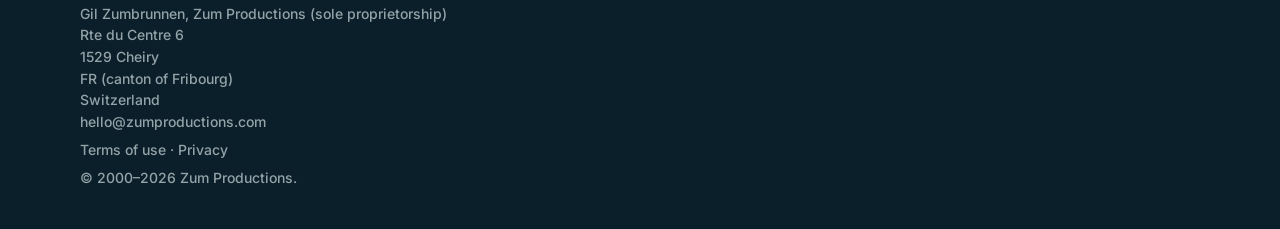
==== commit fdbeff8a: "Publish the Cheiry imprint and the 2 November 2026 privacy dates. Terms questions use hello@. The st" ====
--- a/index.html
+++ b/index.html
@@ -131,12 +131,20 @@
         </nav>
       </div>
       <p class="footer-mail"><a href="mailto:hello@zumproductions.com">hello@zumproductions.com</a></p>
+      <address class="footer-meta">
+        Gil Zumbrunnen, Zum Productions (sole proprietorship)<br>
+        Rte du Centre 6<br>
+        1529 Cheiry<br>
+        FR (canton of Fribourg)<br>
+        Switzerland<br>
+        <a href="mailto:hello@zumproductions.com">hello@zumproductions.com</a>
+      </address>
       <p class="footer-meta">
         <a href="terms.html">Terms of use</a>
         <span aria-hidden="true"> · </span>
         <a href="privacy.html">Privacy</a>
       </p>
-      <p class="footer-meta">© 2000–2026 Zum Productions. Based in Switzerland.</p>
+      <p class="footer-meta">© 2000–2026 Zum Productions.</p>
     </div>
   </footer>
   <script src="js/nav.js"></script>
--- a/css/styles.css
+++ b/css/styles.css
@@ -12,6 +12,7 @@
   --purple: #6D28D9;
   --purple-hover: #5B21B6;
   --purple-soft: #8B5CF6;
+  --lavender: #C4B5FD;
   --bg: #F8F6F3;
   --surface: #FFFFFF;
   --border: #E5E2DC;
@@ -415,9 +416,20 @@
   padding: 0.625rem;
 }
 
-.site-footer .footer-brand:hover {
+.site-footer .footer-brand:hover,
+.site-footer .footer-brand:focus-visible {
   color: var(--white);
   text-decoration: none;
+}
+
+.site-footer .footer-brand:hover img,
+.site-footer .footer-brand:focus-visible img {
+  opacity: 0.85;
+}
+
+.site-footer .footer-brand:focus-visible {
+  outline: 2px solid var(--lavender);
+  outline-offset: 2px;
 }
 
 .footer-nav ul {
@@ -442,7 +454,7 @@
 }
 
 .site-footer a:focus-visible {
-  outline-color: #C4B5FD;
+  outline-color: var(--lavender);
 }
 
 .footer-meta {
@@ -465,6 +477,16 @@
 .footer-meta a:hover {
   color: var(--white);
   text-decoration-color: var(--purple-soft);
+}
+
+.site-footer address {
+  font-style: normal;
+}
+
+.prose address {
+  margin: 0.85rem 0 0;
+  color: var(--text-sec);
+  font-style: normal;
 }
 
 .subpage {
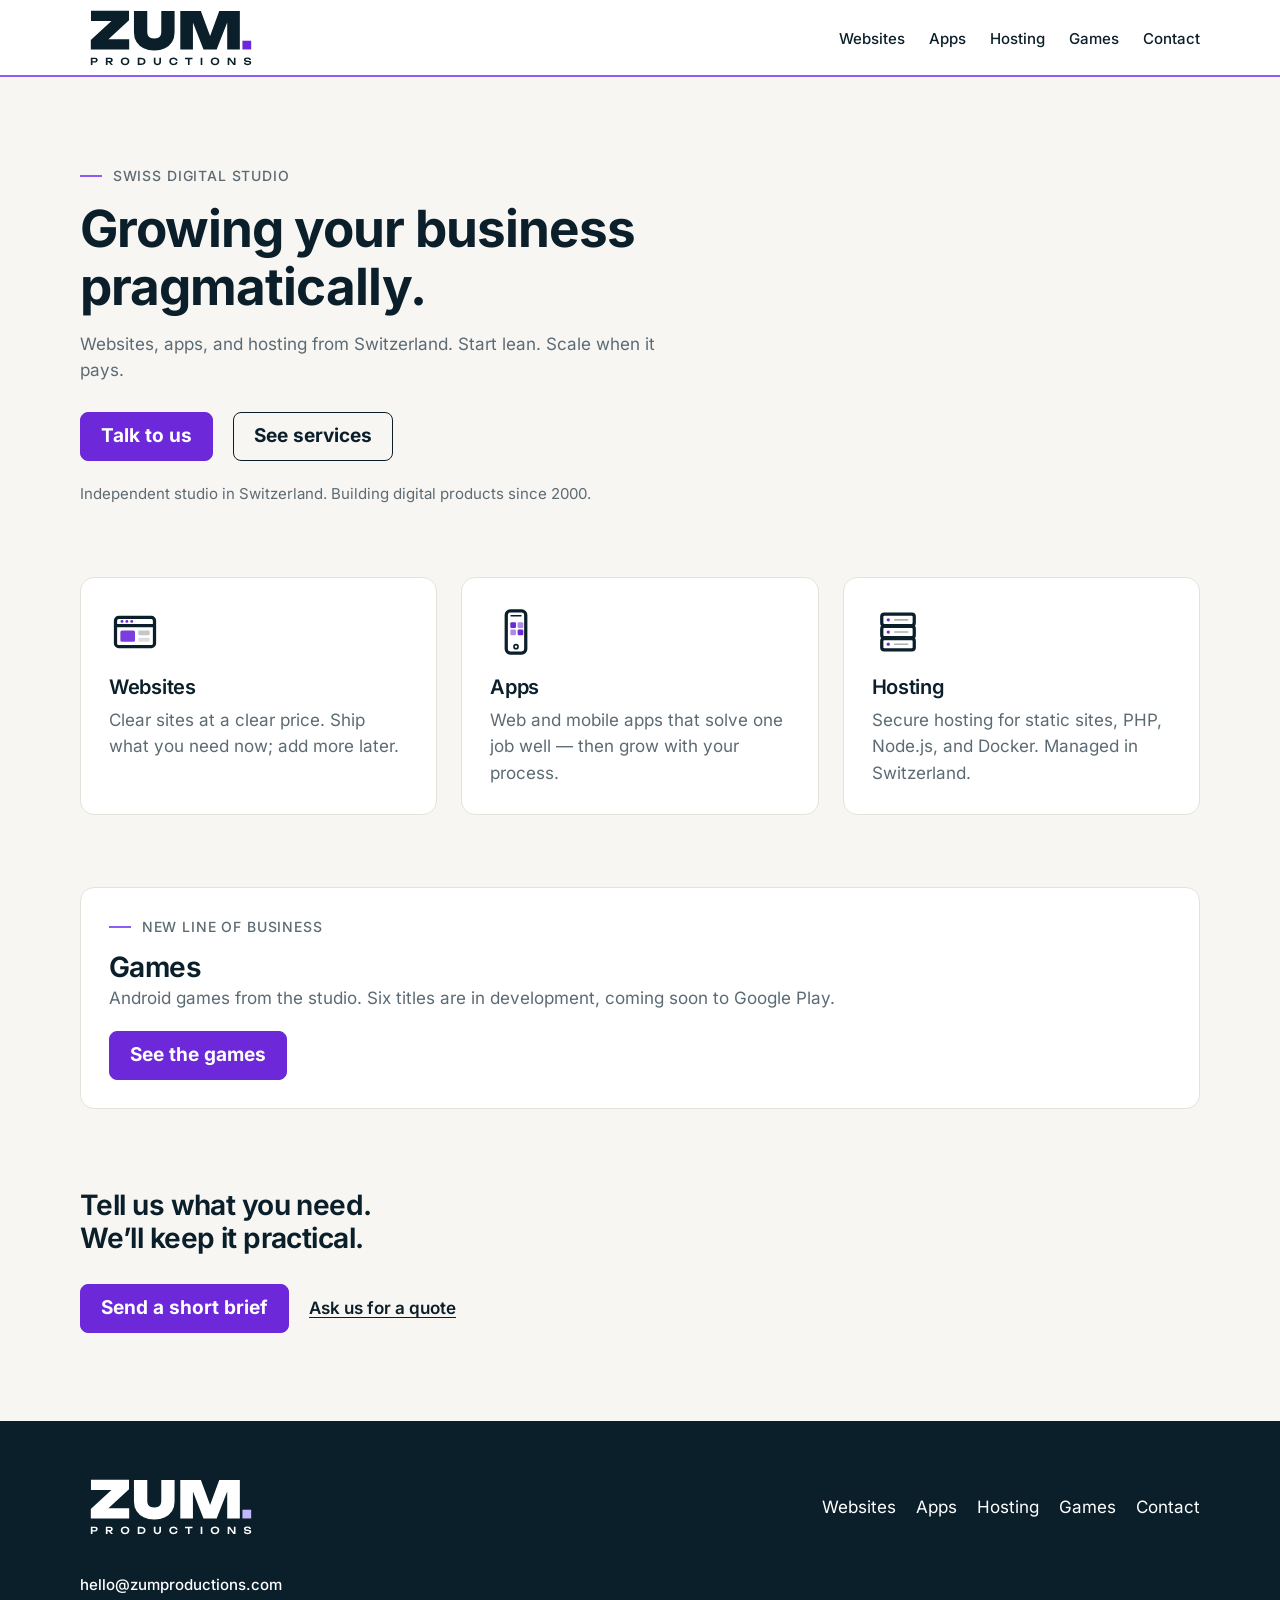
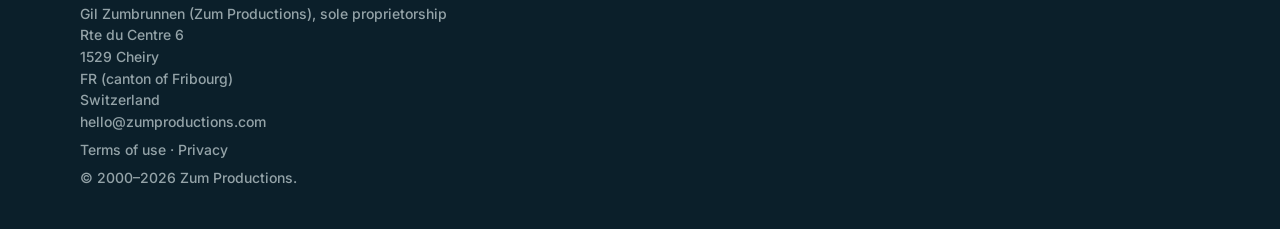
==== commit bbce749d: "Use the approved sole-proprietorship imprint line. The four imprint blocks now read Gil Zumbrunnen (" ====
--- a/index.html
+++ b/index.html
@@ -132,7 +132,7 @@
       </div>
       <p class="footer-mail"><a href="mailto:hello@zumproductions.com">hello@zumproductions.com</a></p>
       <address class="footer-meta">
-        Gil Zumbrunnen, Zum Productions (sole proprietorship)<br>
+        Gil Zumbrunnen (Zum Productions), sole proprietorship<br>
         Rte du Centre 6<br>
         1529 Cheiry<br>
         FR (canton of Fribourg)<br>
